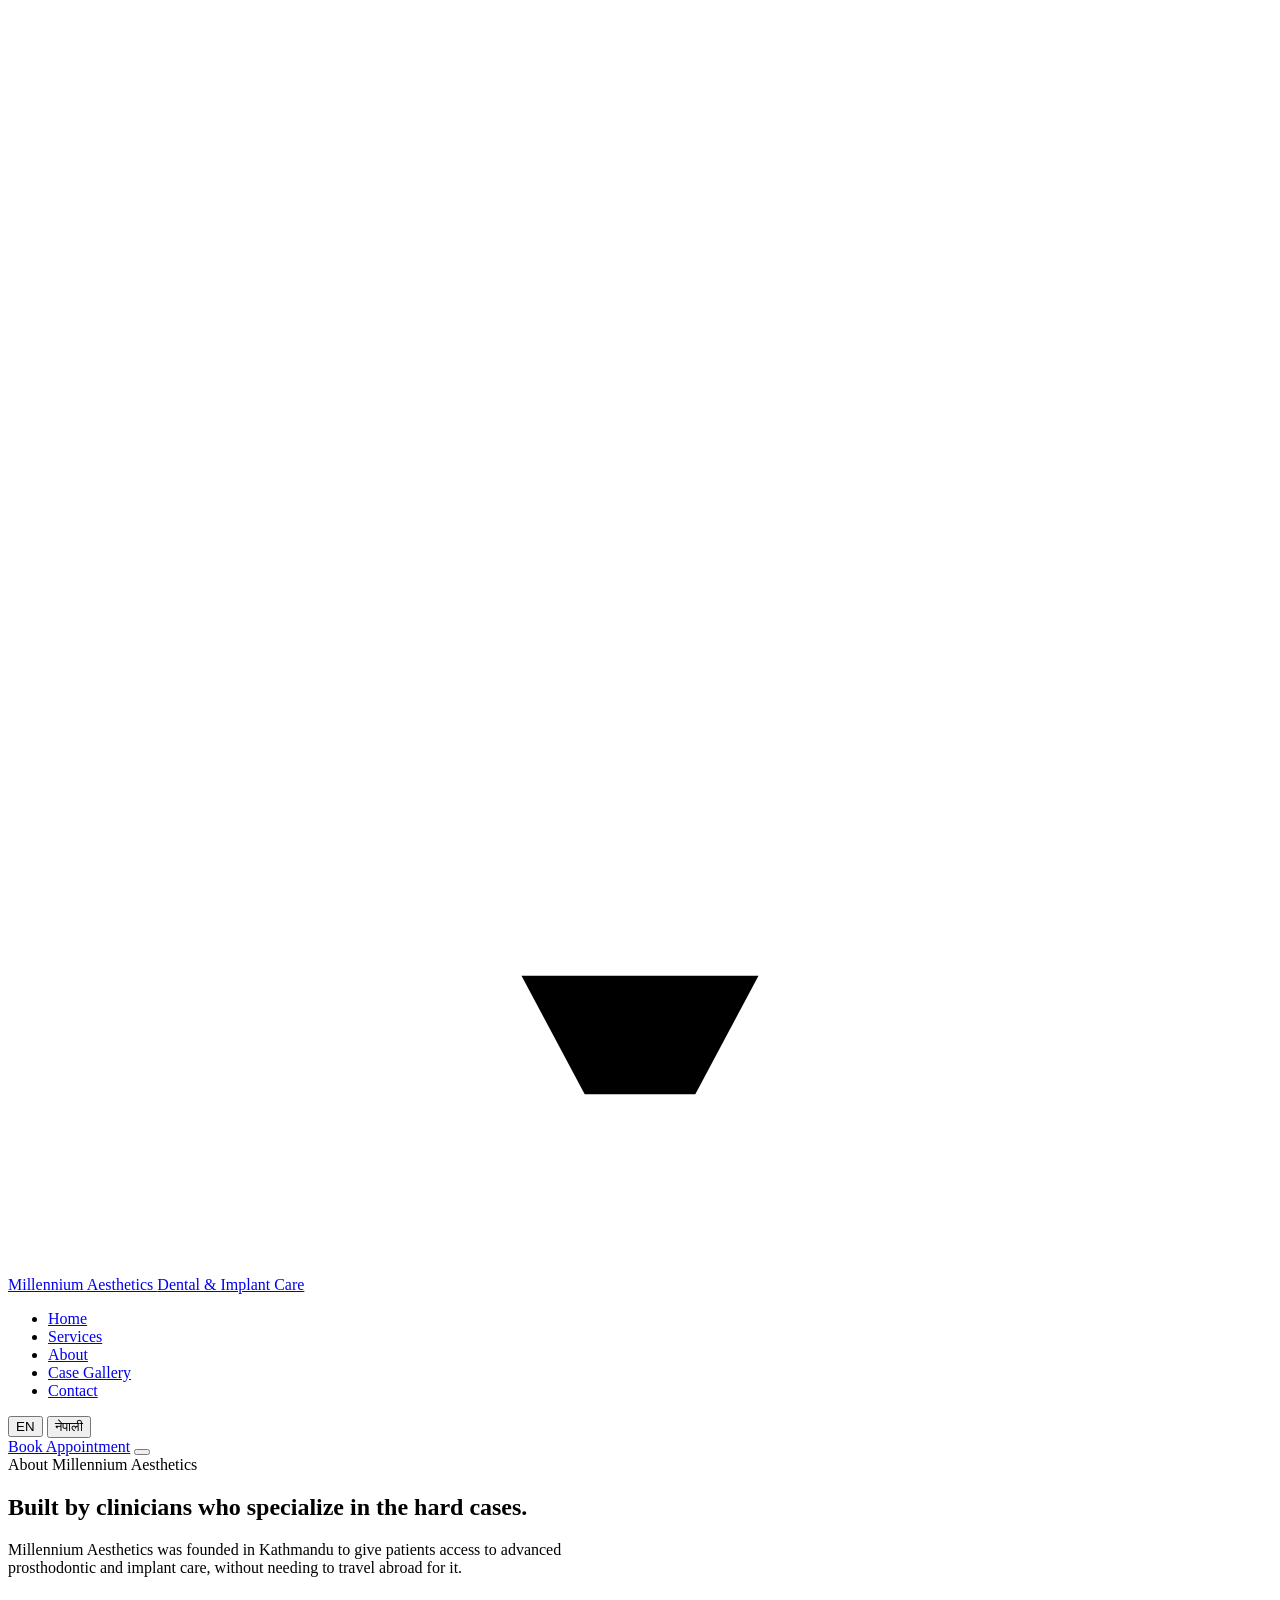
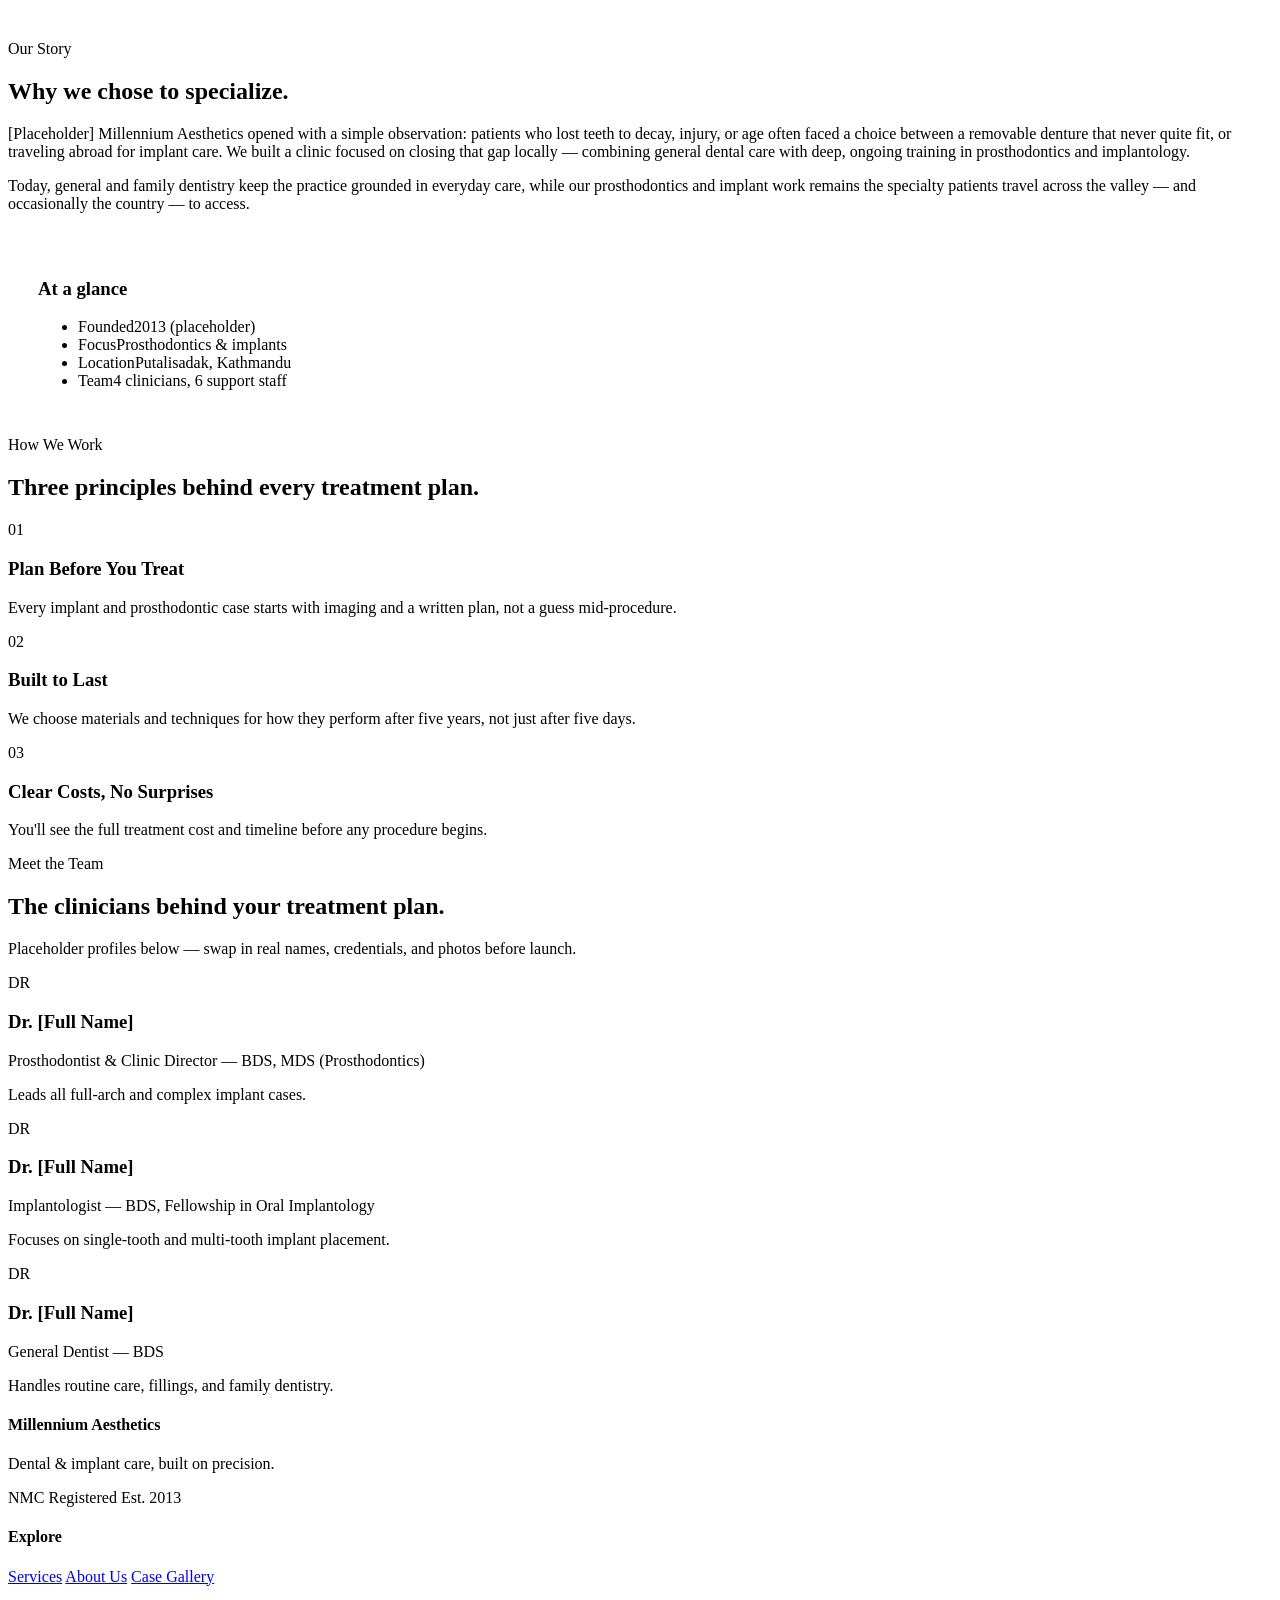
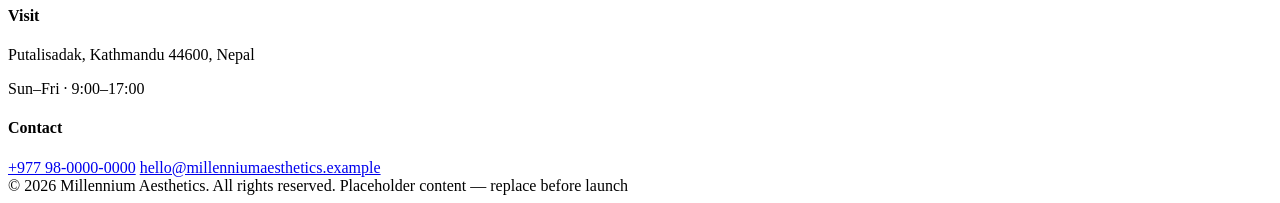
==== about.html @ b8850117 "Template Upload Here's the site — five pages (Home, Services, About, Case Gallery, Contact), sharing" ====
<!DOCTYPE html>
<html lang="en">
<head>
<meta charset="UTF-8">
<meta name="viewport" content="width=device-width, initial-scale=1.0">
<title>About — Millennium Aesthetics</title>
<meta name="description" content="Meet the team at Millennium Aesthetics, a Kathmandu dental clinic specializing in prosthodontics and implants.">
<link rel="preconnect" href="https://fonts.googleapis.com">
<link href="https://fonts.googleapis.com/css2?family=Space+Grotesk:wght@500;600;700&family=IBM+Plex+Sans:wght@400;500;600&family=IBM+Plex+Mono:wght@400;500&display=swap" rel="stylesheet">
<link rel="stylesheet" href="css/style.css">
</head>
<body>

<header class="site-header">
  <div class="wrap nav">
    <a href="index.html" class="brand">
      <svg class="brand-mark" viewBox="0 0 32 32" aria-hidden="true">
        <path d="M16 4c-4 0-6 3-6 6 0 2 1 3 1 5l1 6h2l1-4h2l1 4h2l1-6c0-2 1-3 1-5 0-3-2-6-6-6z" fill="none" stroke="var(--blue-deep)" stroke-width="1.6"/>
        <line x1="16" y1="21" x2="16" y2="24" stroke="var(--blue-deep)" stroke-width="1.6"/>
        <path d="M13 24.5h6l-1.6 3h-2.8z" fill="var(--blue-signal)"/>
        <line x1="16" y1="27.5" x2="16" y2="30" stroke="var(--blue-deep)" stroke-width="1.6"/>
      </svg>
      <span>
        Millennium Aesthetics
        <span class="brand-sub" data-en="Dental &amp; Implant Care" data-np="डेन्टल तथा इम्प्लान्ट सेवा">Dental &amp; Implant Care</span>
      </span>
    </a>
    <nav>
      <ul class="nav-links">
        <li><a href="index.html" data-en="Home" data-np="गृहपृष्ठ">Home</a></li>
        <li><a href="services.html" data-en="Services" data-np="सेवाहरू">Services</a></li>
        <li><a href="about.html" aria-current="page" data-en="About" data-np="हाम्रोबारे">About</a></li>
        <li><a href="gallery.html" data-en="Case Gallery" data-np="केस ग्यालरी">Case Gallery</a></li>
        <li><a href="contact.html" data-en="Contact" data-np="सम्पर्क">Contact</a></li>
      </ul>
    </nav>
    <div class="nav-right">
      <div class="lang-toggle">
        <button type="button" class="active" data-lang="en">EN</button>
        <button type="button" data-lang="np">नेपाली</button>
      </div>
      <a href="contact.html" class="btn btn-primary nav-cta" data-en="Book Appointment" data-np="अपोइन्टमेन्ट बुक गर्नुहोस्">Book Appointment</a>
      <button class="nav-toggle" aria-label="Menu"><span></span><span></span><span></span></button>
    </div>
  </div>
</header>

<main>

  <section class="page-hero">
    <div class="wrap">
      <span class="eyebrow" data-en="About Millennium Aesthetics" data-np="मिलेनियम एस्थेटिक्सबारे">About Millennium Aesthetics</span>
      <h1 data-en="Built by clinicians who specialize in the hard cases." data-np="जटिल केसमा विशेषज्ञता भएका चिकित्सकहरूद्वारा स्थापित।">Built by clinicians who specialize in the hard cases.</h1>
      <p style="max-width:640px;" data-en="Millennium Aesthetics was founded in Kathmandu to give patients access to advanced prosthodontic and implant care, without needing to travel abroad for it." data-np="विदेश जानु नपरोस् भनेर काठमाडौंमा नै उन्नत प्रोस्थोडोन्टिक तथा इम्प्लान्ट सेवा दिन मिलेनियम एस्थेटिक्स स्थापना गरिएको हो।">Millennium Aesthetics was founded in Kathmandu to give patients access to advanced prosthodontic and implant care, without needing to travel abroad for it.</p>
    </div>
    <svg class="page-hero-mark" viewBox="0 0 200 260" aria-hidden="true">
      <path d="M56,30 C56,15 71,4 90,4 C109,4 124,15 124,30 C124,45 112,56 90,59 C68,56 56,45 56,30 Z" fill="none" stroke="var(--blue-deep)" stroke-width="1.5"/>
      <line x1="90" y1="59" x2="90" y2="76" stroke="var(--blue-deep)" stroke-width="1.5"/>
      <path d="M78,76 L102,76 L96,104 L84,104 Z" fill="none" stroke="var(--blue-deep)" stroke-width="1.5"/>
      <rect x="70" y="104" width="40" height="110" fill="none" stroke="var(--blue-deep)" stroke-width="1.5"/>
      <path d="M70,214 L110,214 L90,236 Z" fill="none" stroke="var(--blue-deep)" stroke-width="1.5"/>
    </svg>
  </section>

  <!-- STORY -->
  <section class="section">
    <div class="wrap grid-2" style="align-items:start;">
      <div>
        <span class="eyebrow" data-en="Our Story" data-np="हाम्रो कथा">Our Story</span>
        <h2 data-en="Why we chose to specialize." data-np="हामीले किन विशेषज्ञता छान्यौं।">Why we chose to specialize.</h2>
        <p data-en="[Placeholder] Millennium Aesthetics opened with a simple observation: patients who lost teeth to decay, injury, or age often faced a choice between a removable denture that never quite fit, or traveling abroad for implant care. We built a clinic focused on closing that gap locally — combining general dental care with deep, ongoing training in prosthodontics and implantology." data-np="[प्लेसहोल्डर] मिलेनियम एस्थेटिक्स एउटा सामान्य अवलोकनबाट सुरु भयो: कुहिने, चोटपटक वा उमेरका कारण दाँत गुमाएका बिरामीहरूले प्रायः न मिल्ने हटाउन मिल्ने डेन्चर वा इम्प्लान्ट उपचारका लागि विदेश जानुपर्ने अवस्थाको सामना गर्थे। हामीले सामान्य डेन्टल सेवा र प्रोस्थोडोन्टिक्स तथा इम्प्लान्टोलोजीमा गहिरो तालिमलाई संगालेर यो कमी स्थानीय रूपमै पूरा गर्ने क्लिनिक बनायौं।">[Placeholder] Millennium Aesthetics opened with a simple observation: patients who lost teeth to decay, injury, or age often faced a choice between a removable denture that never quite fit, or traveling abroad for implant care. We built a clinic focused on closing that gap locally — combining general dental care with deep, ongoing training in prosthodontics and implantology.</p>
        <p data-en="Today, general and family dentistry keep the practice grounded in everyday care, while our prosthodontics and implant work remains the specialty patients travel across the valley — and occasionally the country — to access." data-np="आज, सामान्य तथा पारिवारिक डेन्टिस्ट्रीले दैनिक सेवालाई टिकाइराखेको छ, भने हाम्रो प्रोस्थोडोन्टिक्स र इम्प्लान्ट सेवा नै त्यो विशेषज्ञता हो जसका लागि बिरामीहरू उपत्यकाभर — कहिलेकाहीं देशभरबाट नै — आउने गर्छन्।">Today, general and family dentistry keep the practice grounded in everyday care, while our prosthodontics and implant work remains the specialty patients travel across the valley — and occasionally the country — to access.</p>
      </div>
      <div class="card" style="padding:30px;">
        <h3 data-en="At a glance" data-np="एक नजरमा">At a glance</h3>
        <ul class="info-list">
          <li><span class="k" data-en="Founded" data-np="स्थापना">Founded</span><span>2013 (placeholder)</span></li>
          <li><span class="k" data-en="Focus" data-np="फोकस">Focus</span><span data-en="Prosthodontics &amp; implants" data-np="प्रोस्थोडोन्टिक्स तथा इम्प्लान्ट">Prosthodontics &amp; implants</span></li>
          <li><span class="k" data-en="Location" data-np="स्थान">Location</span><span>Putalisadak, Kathmandu</span></li>
          <li><span class="k" data-en="Team" data-np="टिम">Team</span><span data-en="4 clinicians, 6 support staff" data-np="४ चिकित्सक, ६ सहायक कर्मचारी">4 clinicians, 6 support staff</span></li>
        </ul>
      </div>
    </div>
  </section>

  <!-- VALUES -->
  <section class="section section--soft">
    <div class="wrap">
      <div class="section-head">
        <span class="eyebrow" data-en="How We Work" data-np="हामी कसरी काम गर्छौं">How We Work</span>
        <h2 data-en="Three principles behind every treatment plan." data-np="हरेक उपचार योजनामा तीन सिद्धान्त।">Three principles behind every treatment plan.</h2>
      </div>
      <div class="grid-3">
        <div class="card">
          <span class="card-index">01</span>
          <h3 data-en="Plan Before You Treat" data-np="उपचारअघि योजना">Plan Before You Treat</h3>
          <p data-en="Every implant and prosthodontic case starts with imaging and a written plan, not a guess mid-procedure." data-np="हरेक इम्प्लान्ट तथा प्रोस्थोडोन्टिक केस इमेजिङ र लिखित योजनाबाट सुरु हुन्छ, प्रक्रियाको बीचमा अड्कल गरेर होइन।">Every implant and prosthodontic case starts with imaging and a written plan, not a guess mid-procedure.</p>
        </div>
        <div class="card">
          <span class="card-index">02</span>
          <h3 data-en="Built to Last" data-np="दिगो हुने गरी निर्मित">Built to Last</h3>
          <p data-en="We choose materials and techniques for how they perform after five years, not just after five days." data-np="हामी सामग्री र प्रविधि छनोट गर्दा पाँच दिनपछि होइन, पाँच वर्षपछि कस्तो हुन्छ भनेर हेर्छौं।">We choose materials and techniques for how they perform after five years, not just after five days.</p>
        </div>
        <div class="card">
          <span class="card-index">03</span>
          <h3 data-en="Clear Costs, No Surprises" data-np="स्पष्ट लागत, कुनै आश्चर्य छैन">Clear Costs, No Surprises</h3>
          <p data-en="You'll see the full treatment cost and timeline before any procedure begins." data-np="कुनै पनि प्रक्रिया सुरु हुनुअघि तपाईंले पूर्ण उपचार लागत र समयतालिका देख्नुहुनेछ।">You'll see the full treatment cost and timeline before any procedure begins.</p>
        </div>
      </div>
    </div>
  </section>

  <!-- TEAM -->
  <section class="section">
    <div class="wrap">
      <div class="section-head">
        <span class="eyebrow" data-en="Meet the Team" data-np="टिमसँग परिचय">Meet the Team</span>
        <h2 data-en="The clinicians behind your treatment plan." data-np="तपाईंको उपचार योजना पछाडिका चिकित्सकहरू।">The clinicians behind your treatment plan.</h2>
        <p data-en="Placeholder profiles below — swap in real names, credentials, and photos before launch." data-np="तल प्लेसहोल्डर प्रोफाइलहरू — सुरु गर्नुअघि वास्तविक नाम, योग्यता र फोटोले प्रतिस्थापन गर्नुहोस्।">Placeholder profiles below — swap in real names, credentials, and photos before launch.</p>
      </div>

      <div class="grid-3">
        <div class="card doctor-card">
          <div class="doctor-avatar">DR</div>
          <h3>Dr. [Full Name]</h3>
          <p data-en="Prosthodontist &amp; Clinic Director — BDS, MDS (Prosthodontics)" data-np="प्रोस्थोडोन्टिस्ट तथा क्लिनिक निर्देशक — BDS, MDS (प्रोस्थोडोन्टिक्स)">Prosthodontist &amp; Clinic Director — BDS, MDS (Prosthodontics)</p>
          <p data-en="Leads all full-arch and complex implant cases." data-np="सबै पूर्ण-आर्च तथा जटिल इम्प्लान्ट केसको नेतृत्व गर्नुहुन्छ।">Leads all full-arch and complex implant cases.</p>
        </div>
        <div class="card doctor-card">
          <div class="doctor-avatar">DR</div>
          <h3>Dr. [Full Name]</h3>
          <p data-en="Implantologist — BDS, Fellowship in Oral Implantology" data-np="इम्प्लान्टोलोजिस्ट — BDS, ओरल इम्प्लान्टोलोजीमा फेलोशिप">Implantologist — BDS, Fellowship in Oral Implantology</p>
          <p data-en="Focuses on single-tooth and multi-tooth implant placement." data-np="एकल तथा बहु-दाँत इम्प्लान्ट प्लेसमेन्टमा केन्द्रित।">Focuses on single-tooth and multi-tooth implant placement.</p>
        </div>
        <div class="card doctor-card">
          <div class="doctor-avatar">DR</div>
          <h3>Dr. [Full Name]</h3>
          <p data-en="General Dentist — BDS" data-np="जनरल डेन्टिस्ट — BDS">General Dentist — BDS</p>
          <p data-en="Handles routine care, fillings, and family dentistry." data-np="नियमित सेवा, फिलिङ, र पारिवारिक डेन्टिस्ट्री हेर्नुहुन्छ।">Handles routine care, fillings, and family dentistry.</p>
        </div>
      </div>
    </div>
  </section>

</main>

<footer class="site-footer">
  <div class="wrap">
    <div class="footer-grid">
      <div>
        <h4 data-en="Millennium Aesthetics" data-np="मिलेनियम एस्थेटिक्स">Millennium Aesthetics</h4>
        <p data-en="Dental &amp; implant care, built on precision." data-np="सटीकतामा आधारित डेन्टल तथा इम्प्लान्ट सेवा।">Dental &amp; implant care, built on precision.</p>
        <div class="badge-row">
          <span class="badge">NMC Registered</span>
          <span class="badge">Est. 2013</span>
        </div>
      </div>
      <div>
        <h4 data-en="Explore" data-np="पेजहरू">Explore</h4>
        <a href="services.html" data-en="Services" data-np="सेवाहरू">Services</a>
        <a href="about.html" data-en="About Us" data-np="हाम्रोबारे">About Us</a>
        <a href="gallery.html" data-en="Case Gallery" data-np="केस ग्यालरी">Case Gallery</a>
      </div>
      <div>
        <h4 data-en="Visit" data-np="ठेगाना">Visit</h4>
        <p>Putalisadak, Kathmandu 44600, Nepal</p>
        <p>Sun–Fri · 9:00–17:00</p>
      </div>
      <div>
        <h4 data-en="Contact" data-np="सम्पर्क">Contact</h4>
        <a href="tel:+9779800000000">+977 98-0000-0000</a>
        <a href="mailto:hello@millenniumaesthetics.example">hello@millenniumaesthetics.example</a>
      </div>
    </div>
    <div class="footer-bottom">
      <span>© <span class="year">2026</span> Millennium Aesthetics. All rights reserved.</span>
      <span data-en="Placeholder content — replace before launch" data-np="प्लेसहोल्डर सामग्री — सुरु गर्नुअघि परिवर्तन गर्नुहोस्">Placeholder content — replace before launch</span>
    </div>
  </div>
</footer>

<script src="js/main.js"></script>
</body>
</html>
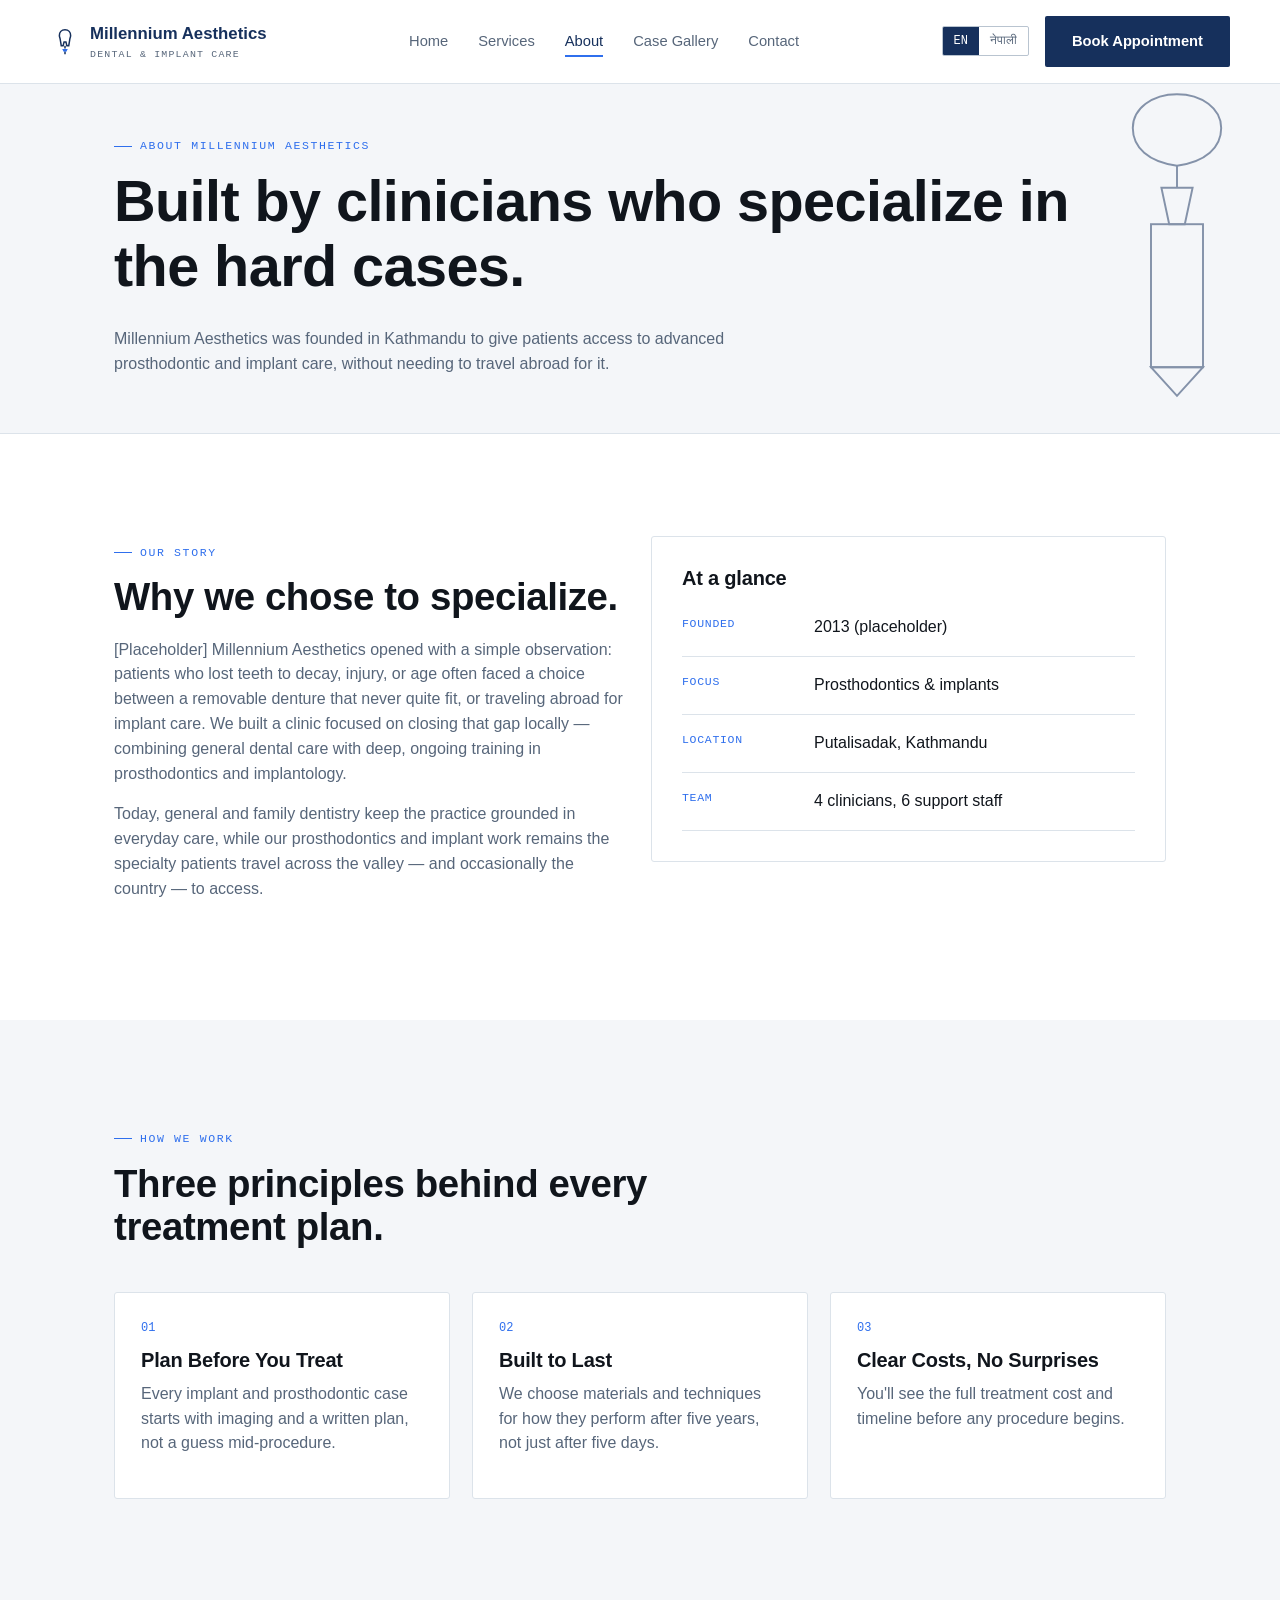
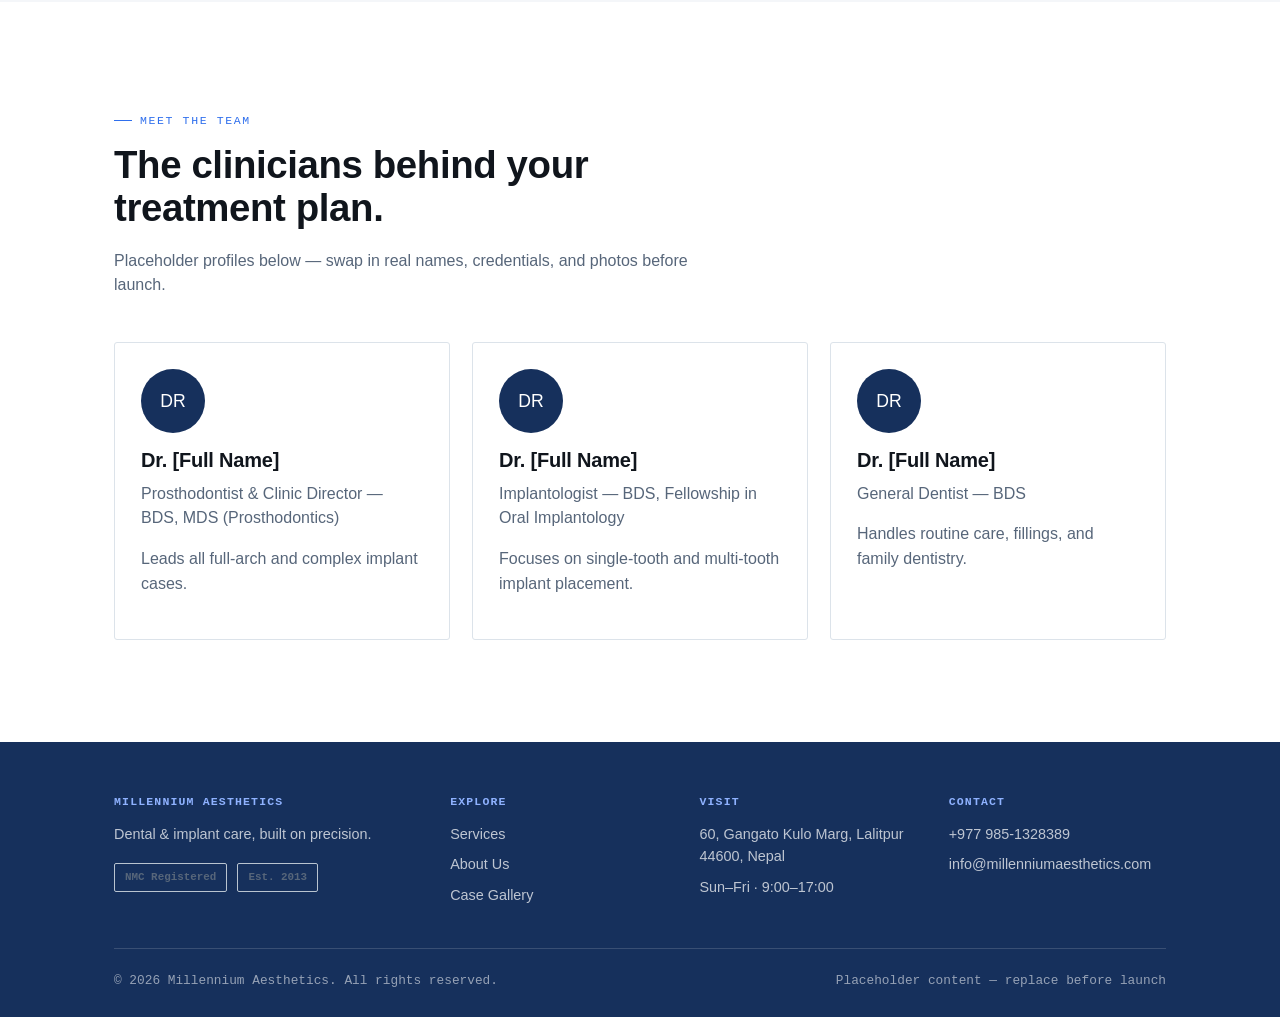
==== commit 06c6c792: "Update about.html--> footer" ====
--- a/about.html
+++ b/about.html
@@ -151,8 +151,8 @@
         <h4 data-en="Millennium Aesthetics" data-np="मिलेनियम एस्थेटिक्स">Millennium Aesthetics</h4>
         <p data-en="Dental &amp; implant care, built on precision." data-np="सटीकतामा आधारित डेन्टल तथा इम्प्लान्ट सेवा।">Dental &amp; implant care, built on precision.</p>
         <div class="badge-row">
-          <span class="badge">NMC Registered</span>
-          <span class="badge">Est. 2013</span>
+          <span class="badge" style="font-weight: bold;">NMC Registered</span>
+          <span class="badge"><b><b>Est. 2013</b></b></span>
         </div>
       </div>
       <div>
@@ -163,13 +163,13 @@
       </div>
       <div>
         <h4 data-en="Visit" data-np="ठेगाना">Visit</h4>
-        <p>Putalisadak, Kathmandu 44600, Nepal</p>
+        <p>60, Gangato Kulo Marg, Lalitpur 44600, Nepal</p>
         <p>Sun–Fri · 9:00–17:00</p>
       </div>
       <div>
         <h4 data-en="Contact" data-np="सम्पर्क">Contact</h4>
-        <a href="tel:+9779800000000">+977 98-0000-0000</a>
-        <a href="mailto:hello@millenniumaesthetics.example">hello@millenniumaesthetics.example</a>
+        <a href="tel:+9779851328289">+977 985-1328389</a>
+        <a href="mailto:radhika125maharjan@gmail.com">info@millenniumaesthetics.com</a>
       </div>
     </div>
     <div class="footer-bottom">
--- a/css/style.css
+++ b/css/style.css
@@ -0,0 +1,619 @@
+/* ==========================================================================
+   Millennium Aesthetics — Design Tokens
+   Direction: "Clinical Blueprint" — precise, navy-on-white, technical-drawing
+   motifs drawn from the anatomy of an implant (crown / abutment / fixture).
+   ========================================================================== */
+
+:root {
+  /* Color */
+  --paper: #FFFFFF;
+  --paper-soft: #F4F6F9;
+  --ink: #10151C;
+  --ink-soft: #57667A;
+  --blue-deep: #16305C;      /* primary — navy */
+  --blue-signal: #2F6FED;    /* accent — signal blue, used sparingly */
+  --line: #DCE3EA;
+  --line-strong: #B9C4D0;
+  --zirconia: #EDF1F5;       /* card / panel fill */
+  --white-glow: rgba(47, 111, 237, 0.08);
+
+  /* Type */
+  --font-display: 'Space Grotesk', sans-serif;
+  --font-body: 'IBM Plex Sans', sans-serif;
+  --font-mono: 'IBM Plex Mono', monospace;
+
+  /* Layout */
+  --max-width: 1180px;
+  --gutter: clamp(20px, 5vw, 64px);
+  --radius: 2px;
+}
+
+* { box-sizing: border-box; }
+html { scroll-behavior: smooth; }
+
+body {
+  margin: 0;
+  font-family: var(--font-body);
+  color: var(--ink);
+  background: var(--paper);
+  -webkit-font-smoothing: antialiased;
+  line-height: 1.55;
+}
+
+img, svg { max-width: 100%; display: block; }
+
+a { color: inherit; text-decoration: none; }
+
+h1, h2, h3, h4 {
+  font-family: var(--font-display);
+  font-weight: 600;
+  line-height: 1.12;
+  margin: 0 0 0.5em;
+  letter-spacing: -0.01em;
+}
+
+h1 { font-size: clamp(2.2rem, 4.5vw, 3.6rem); }
+h2 { font-size: clamp(1.6rem, 3vw, 2.4rem); }
+h3 { font-size: 1.25rem; }
+
+p { margin: 0 0 1em; color: var(--ink-soft); }
+
+.eyebrow {
+  font-family: var(--font-mono);
+  font-size: 0.72rem;
+  letter-spacing: 0.14em;
+  text-transform: uppercase;
+  color: var(--blue-signal);
+  display: inline-flex;
+  align-items: center;
+  gap: 8px;
+  margin-bottom: 14px;
+}
+.eyebrow::before {
+  content: "";
+  width: 18px;
+  height: 1px;
+  background: var(--blue-signal);
+  display: inline-block;
+}
+
+.wrap {
+  max-width: var(--max-width);
+  margin: 0 auto;
+  padding: 0 var(--gutter);
+}
+
+.section {
+  padding: clamp(56px, 8vw, 108px) 0;
+}
+.section--soft { background: var(--paper-soft); }
+.section--navy { background: var(--blue-deep); color: #fff; }
+.section--navy p { color: rgba(255,255,255,0.72); }
+.section--navy .eyebrow { color: #8FB2FF; }
+.section--navy .eyebrow::before { background: #8FB2FF; }
+
+.section-head {
+  max-width: 620px;
+  margin-bottom: 44px;
+}
+
+/* Buttons */
+.btn {
+  font-family: var(--font-body);
+  font-weight: 600;
+  font-size: 0.92rem;
+  padding: 13px 26px;
+  border-radius: var(--radius);
+  display: inline-flex;
+  align-items: center;
+  gap: 10px;
+  border: 1px solid transparent;
+  cursor: pointer;
+  transition: background 0.18s ease, color 0.18s ease, border-color 0.18s ease, transform 0.18s ease;
+}
+.btn-primary {
+  background: var(--blue-deep);
+  color: #fff;
+}
+.btn-primary:hover { background: var(--blue-signal); transform: translateY(-1px); }
+
+.btn-ghost {
+  background: transparent;
+  border-color: var(--line-strong);
+  color: var(--blue-deep);
+}
+.btn-ghost:hover { border-color: var(--blue-deep); }
+
+.btn-on-navy {
+  background: #fff;
+  color: var(--blue-deep);
+}
+.btn-on-navy:hover { background: #8FB2FF; color: var(--blue-deep); }
+
+/* ==========================================================================
+   Header / Nav
+   ========================================================================== */
+
+.site-header {
+  position: sticky;
+  top: 0;
+  z-index: 50;
+  background: rgba(255,255,255,0.92);
+  backdrop-filter: blur(8px);
+  border-bottom: 1px solid var(--line);
+}
+
+.nav {
+  display: flex;
+  align-items: center;
+  justify-content: space-between;
+  padding: 16px 0;
+}
+
+.brand {
+  display: flex;
+  align-items: center;
+  gap: 10px;
+  font-family: var(--font-display);
+  font-weight: 600;
+  font-size: 1.05rem;
+  color: var(--blue-deep);
+}
+.brand-mark { width: 30px; height: 30px; flex: none; }
+.brand-sub {
+  display: block;
+  font-family: var(--font-mono);
+  font-weight: 400;
+  font-size: 0.62rem;
+  letter-spacing: 0.12em;
+  text-transform: uppercase;
+  color: var(--ink-soft);
+}
+
+.nav-links {
+  display: flex;
+  align-items: center;
+  gap: 30px;
+  list-style: none;
+  margin: 0;
+  padding: 0;
+}
+.nav-links a {
+  font-size: 0.92rem;
+  color: var(--ink-soft);
+  padding: 6px 0;
+  border-bottom: 2px solid transparent;
+}
+.nav-links a:hover,
+.nav-links a[aria-current="page"] {
+  color: var(--blue-deep);
+  border-bottom-color: var(--blue-signal);
+}
+
+.nav-right { display: flex; align-items: center; gap: 16px; }
+
+.lang-toggle {
+  font-family: var(--font-mono);
+  font-size: 0.75rem;
+  border: 1px solid var(--line-strong);
+  border-radius: var(--radius);
+  overflow: hidden;
+  display: flex;
+}
+.lang-toggle button {
+  border: none;
+  background: transparent;
+  padding: 7px 11px;
+  font-family: inherit;
+  font-size: inherit;
+  cursor: pointer;
+  color: var(--ink-soft);
+}
+.lang-toggle button.active {
+  background: var(--blue-deep);
+  color: #fff;
+}
+
+.nav-toggle {
+  display: none;
+  background: none;
+  border: none;
+  cursor: pointer;
+  padding: 4px;
+}
+.nav-toggle span {
+  display: block;
+  width: 22px;
+  height: 2px;
+  background: var(--blue-deep);
+  margin: 5px 0;
+}
+
+@media (max-width: 880px) {
+  .nav-links {
+    position: absolute;
+    top: 100%; left: 0; right: 0;
+    background: #fff;
+    flex-direction: column;
+    align-items: flex-start;
+    gap: 0;
+    padding: 8px var(--gutter) 18px;
+    border-bottom: 1px solid var(--line);
+    display: none;
+  }
+  .nav-links.open { display: flex; }
+  .nav-links li { width: 100%; }
+  .nav-links a { display: block; padding: 12px 0; border-bottom: 1px solid var(--line); }
+  .nav-toggle { display: block; }
+  .nav-cta { display: none; }
+}
+
+/* ==========================================================================
+   Hero
+   ========================================================================== */
+
+.hero {
+  padding: clamp(48px, 8vw, 96px) 0 20px;
+  overflow: hidden;
+}
+.hero-grid {
+  display: grid;
+  grid-template-columns: 1.05fr 0.95fr;
+  gap: clamp(28px, 5vw, 64px);
+  align-items: center;
+}
+@media (max-width: 900px) {
+  .hero-grid { grid-template-columns: 1fr; }
+}
+
+.hero-actions {
+  display: flex;
+  gap: 14px;
+  flex-wrap: wrap;
+  margin: 28px 0 34px;
+}
+
+.hero-stats {
+  display: flex;
+  gap: clamp(20px, 4vw, 44px);
+  flex-wrap: wrap;
+  padding-top: 26px;
+  border-top: 1px solid var(--line);
+}
+.stat-num {
+  font-family: var(--font-mono);
+  font-size: 1.5rem;
+  color: var(--blue-deep);
+  display: block;
+}
+.stat-label {
+  font-size: 0.78rem;
+  color: var(--ink-soft);
+}
+
+.blueprint-panel {
+  background: var(--paper-soft);
+  border: 1px solid var(--line);
+  border-radius: 4px;
+  padding: 28px;
+  position: relative;
+}
+.blueprint-panel::before {
+  content: attr(data-tag);
+  position: absolute;
+  top: 14px; left: 14px;
+  font-family: var(--font-mono);
+  font-size: 0.65rem;
+  letter-spacing: 0.1em;
+  color: var(--ink-soft);
+  text-transform: uppercase;
+}
+
+/* ==========================================================================
+   Grids / Cards
+   ========================================================================== */
+
+.grid-3 {
+  display: grid;
+  grid-template-columns: repeat(3, 1fr);
+  gap: 22px;
+}
+.grid-2 {
+  display: grid;
+  grid-template-columns: repeat(2, 1fr);
+  gap: 22px;
+}
+@media (max-width: 880px) {
+  .grid-3, .grid-2 { grid-template-columns: 1fr; }
+}
+
+.card {
+  background: #fff;
+  border: 1px solid var(--line);
+  border-radius: 3px;
+  padding: 26px;
+  transition: border-color 0.18s ease, transform 0.18s ease;
+}
+.card:hover { border-color: var(--blue-signal); transform: translateY(-2px); }
+
+.card-index {
+  font-family: var(--font-mono);
+  font-size: 0.75rem;
+  color: var(--blue-signal);
+  margin-bottom: 12px;
+  display: block;
+}
+
+.tag {
+  display: inline-block;
+  font-family: var(--font-mono);
+  font-size: 0.68rem;
+  letter-spacing: 0.06em;
+  text-transform: uppercase;
+  background: var(--zirconia);
+  color: var(--blue-deep);
+  padding: 4px 9px;
+  border-radius: 2px;
+  margin: 0 6px 6px 0;
+}
+
+/* Process steps */
+.process-list {
+  display: grid;
+  grid-template-columns: repeat(4, 1fr);
+  gap: 0;
+  border-top: 1px solid var(--line);
+  border-left: 1px solid var(--line);
+}
+.process-step {
+  border-right: 1px solid var(--line);
+  border-bottom: 1px solid var(--line);
+  padding: 26px 22px;
+}
+.process-num {
+  font-family: var(--font-mono);
+  color: var(--blue-signal);
+  font-size: 0.85rem;
+  display: block;
+  margin-bottom: 10px;
+}
+@media (max-width: 880px) {
+  .process-list { grid-template-columns: 1fr 1fr; }
+}
+@media (max-width: 560px) {
+  .process-list { grid-template-columns: 1fr; }
+}
+
+/* Doctor / team */
+.doctor-card { text-align: left; }
+.doctor-avatar {
+  width: 64px; height: 64px;
+  border-radius: 50%;
+  background: var(--blue-deep);
+  color: #fff;
+  font-family: var(--font-display);
+  font-size: 1.1rem;
+  display: flex; align-items: center; justify-content: center;
+  margin-bottom: 16px;
+}
+
+/* Testimonials */
+.testimonial-card {
+  background: var(--paper-soft);
+  border-left: 3px solid var(--blue-signal);
+  padding: 24px 26px;
+  border-radius: 2px;
+}
+.testimonial-quote {
+  font-family: var(--font-display);
+  font-size: 1.05rem;
+  color: var(--ink);
+  margin-bottom: 14px;
+}
+.testimonial-name { font-size: 0.85rem; color: var(--ink-soft); }
+
+/* Gallery / case cards */
+.case-card {
+  border: 1px solid var(--line);
+  border-radius: 3px;
+  overflow: hidden;
+  background: #fff;
+}
+.case-visual {
+  background: var(--paper-soft);
+  padding: 18px;
+  display: grid;
+  grid-template-columns: 1fr auto 1fr;
+  align-items: center;
+  gap: 8px;
+  border-bottom: 1px solid var(--line);
+}
+.case-visual .arrow {
+  font-family: var(--font-mono);
+  color: var(--blue-signal);
+  font-size: 0.8rem;
+}
+.case-label {
+  font-family: var(--font-mono);
+  font-size: 0.65rem;
+  letter-spacing: 0.08em;
+  text-transform: uppercase;
+  color: var(--ink-soft);
+  text-align: center;
+  margin-top: 6px;
+}
+.case-body { padding: 20px 22px; }
+
+/* Forms */
+.form-field {
+  margin-bottom: 18px;
+}
+.form-field label {
+  display: block;
+  font-family: var(--font-mono);
+  font-size: 0.72rem;
+  letter-spacing: 0.06em;
+  text-transform: uppercase;
+  color: var(--ink-soft);
+  margin-bottom: 7px;
+}
+.form-field input,
+.form-field select,
+.form-field textarea {
+  width: 100%;
+  font-family: var(--font-body);
+  font-size: 0.95rem;
+  padding: 12px 14px;
+  border: 1px solid var(--line-strong);
+  border-radius: 2px;
+  background: #fff;
+  color: var(--ink);
+}
+.form-field input:focus,
+.form-field select:focus,
+.form-field textarea:focus {
+  outline: 2px solid var(--blue-signal);
+  outline-offset: 1px;
+  border-color: var(--blue-signal);
+}
+.form-row {
+  display: grid;
+  grid-template-columns: 1fr 1fr;
+  gap: 16px;
+}
+@media (max-width: 600px) {
+  .form-row { grid-template-columns: 1fr; }
+}
+.form-note {
+  font-size: 0.82rem;
+  color: var(--ink-soft);
+  margin-top: 10px;
+}
+.form-success {
+  display: none;
+  background: var(--zirconia);
+  border: 1px solid var(--blue-signal);
+  padding: 16px 18px;
+  border-radius: 2px;
+  font-size: 0.92rem;
+  margin-top: 16px;
+}
+.form-success.show { display: block; }
+
+/* Info list (contact) */
+.info-list { list-style: none; margin: 0; padding: 0; }
+.info-list li {
+  padding: 16px 0;
+  border-bottom: 1px solid var(--line);
+  display: grid;
+  grid-template-columns: 120px 1fr;
+  gap: 12px;
+}
+.info-list .k {
+  font-family: var(--font-mono);
+  font-size: 0.72rem;
+  letter-spacing: 0.06em;
+  text-transform: uppercase;
+  color: var(--blue-signal);
+}
+
+.map-frame {
+  border: 1px solid var(--line);
+  border-radius: 3px;
+  overflow: hidden;
+  aspect-ratio: 4/3;
+}
+.map-frame iframe { width: 100%; height: 100%; border: 0; }
+
+/* Footer */
+.site-footer {
+  background: var(--blue-deep);
+  color: rgba(255,255,255,0.85);
+  padding: 54px 0 26px;
+}
+.footer-grid {
+  display: grid;
+  grid-template-columns: 1.4fr 1fr 1fr 1fr;
+  gap: 32px;
+  padding-bottom: 34px;
+  border-bottom: 1px solid rgba(255,255,255,0.15);
+}
+@media (max-width: 880px) {
+  .footer-grid { grid-template-columns: 1fr 1fr; }
+}
+.footer-grid h4 {
+  font-family: var(--font-mono);
+  font-size: 0.72rem;
+  letter-spacing: 0.1em;
+  text-transform: uppercase;
+  color: #8FB2FF;
+  margin-bottom: 14px;
+}
+.footer-grid a, .footer-grid p {
+  color: rgba(255,255,255,0.72);
+  font-size: 0.9rem;
+  display: block;
+  margin-bottom: 8px;
+}
+.footer-bottom {
+  padding-top: 22px;
+  display: flex;
+  justify-content: space-between;
+  flex-wrap: wrap;
+  gap: 10px;
+  font-size: 0.8rem;
+  color: rgba(255,255,255,0.55);
+  font-family: var(--font-mono);
+}
+
+.badge-row { display: flex; gap: 10px; flex-wrap: wrap; margin-top: 18px; }
+.badge {
+  font-family: var(--font-mono);
+  font-size: 0.68rem;
+  border: 1px solid var(--line-strong);
+  padding: 5px 10px;
+  border-radius: 2px;
+  color: var(--ink-soft);
+}
+
+/* Page hero (interior pages) */
+.page-hero {
+  padding: 46px 0 40px;
+  border-bottom: 1px solid var(--line);
+  background:
+    linear-gradient(var(--paper-soft), var(--paper-soft));
+  position: relative;
+  overflow: hidden;
+}
+.page-hero .wrap { position: relative; z-index: 2; }
+.page-hero-mark {
+  position: absolute;
+  right: -40px;
+  top: 50%;
+  transform: translateY(-50%);
+  width: 260px;
+  opacity: 0.5;
+  z-index: 1;
+}
+
+.bp-num {
+  font-family: var(--font-mono);
+  font-size: 12px;
+  fill: var(--blue-deep);
+  font-weight: 500;
+}
+.bp-sub {
+  font-family: var(--font-mono);
+  font-size: 10.5px;
+  fill: var(--ink-soft);
+}
+
+@media (prefers-reduced-motion: no-preference) {
+  .reveal {
+    animation: rise 0.6s ease both;
+  }
+}
+@keyframes rise {
+  from { opacity: 0; transform: translateY(10px); }
+  to { opacity: 1; transform: translateY(0); }
+}
